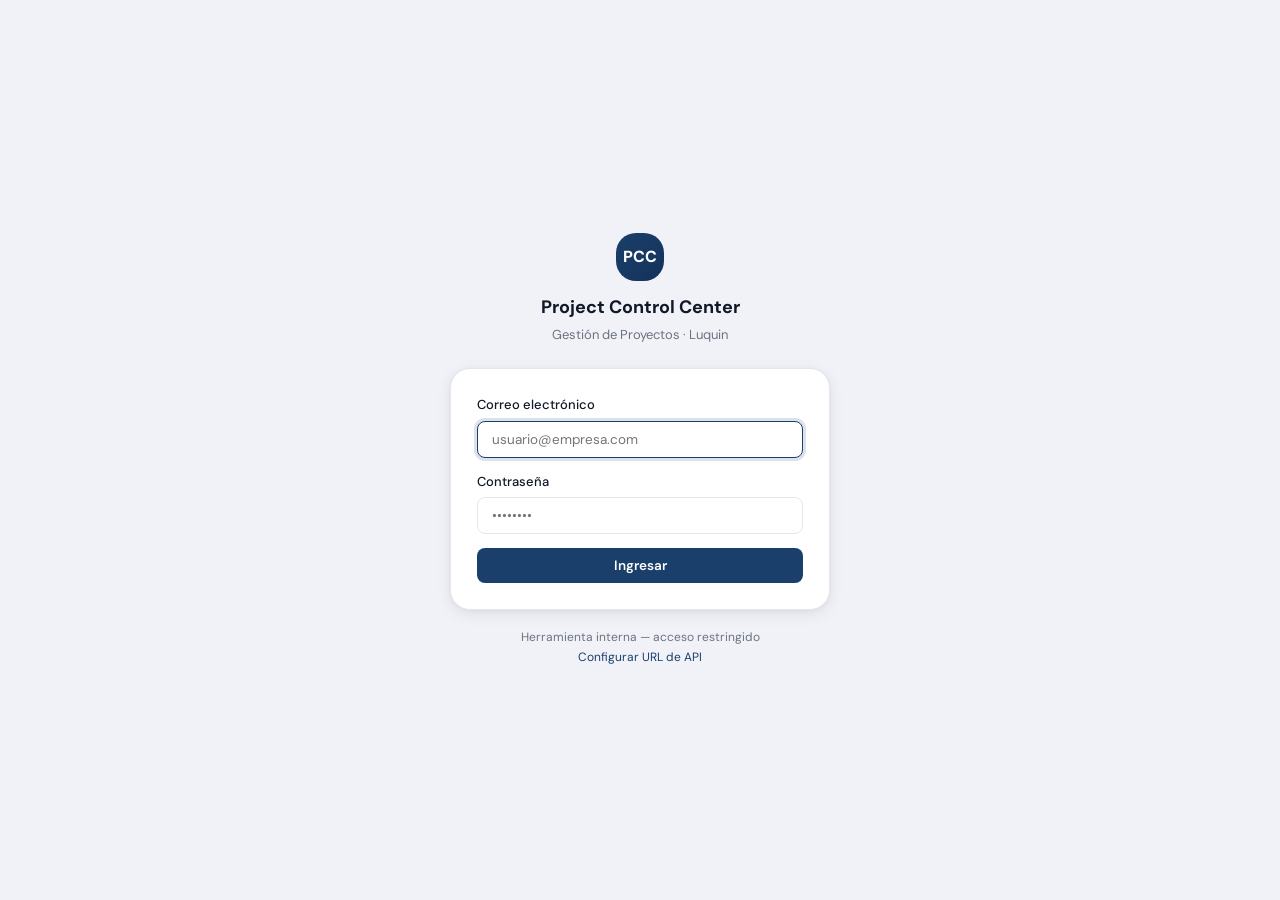
==== index.html @ 9d19e6aa "fix: suprimir 404 de favicon con <link rel="icon" href="data:,"> Co-Authored-By: Claude Sonnet 4.6 <" ====
<!DOCTYPE html>
<html lang="es">
<head>
  <meta charset="UTF-8" />
  <meta name="viewport" content="width=device-width, initial-scale=1.0" />
  <title>Inicio — Project Control Center</title>
  <script>(function(){var saved=localStorage.getItem('pcc_theme');var t=saved?saved:(matchMedia('(prefers-color-scheme: dark)').matches?'dark':'light');document.documentElement.setAttribute('data-theme',t);})();</script>
  <link rel="icon" href="data:,">
  <link rel="stylesheet" href="src/css/main.css" />
</head>
<body>
  <div class="app-layout">
    <aside class="sidebar">
      <div class="sidebar-brand">
        <span class="brand-icon">PCC</span>
        <div>
          <div class="brand-name">Control Center</div>
          <div class="brand-meta" id="sidebarVersionBtn" title="Ver historial de cambios">
            <span id="sidebarVersion">v…</span>
            <span>· Proyectos</span>
          </div>
          <div class="sidebar-version-popover" id="versionPopover" style="display:none;"></div>
        </div>
      </div>
      <nav class="nav">
        <a class="nav-item active" href="index.html"><span class="nav-icon">▦</span> Inicio</a>
        <a class="nav-item" href="modules/proyectos/proyectos.html"><span class="nav-icon">▣</span> Proyectos</a>
        <a class="nav-item" href="modules/tareas/tareas.html"><span class="nav-icon">☑</span> Tareas</a>
        <a class="nav-item" href="modules/seguimiento/seguimiento.html"><span class="nav-icon">◎</span> Seguimiento</a>
        <a class="nav-item" href="modules/reportes/reportes.html"><span class="nav-icon">▤</span> Reportes</a>
        <a class="nav-item" href="modules/gantt/gantt.html"><span class="nav-icon">▦</span> Gantt</a>
      </nav>
      <div class="sidebar-spacer"></div>
      <a class="nav-item admin-only" href="modules/admin/usuarios.html"><span class="nav-icon">⚙</span> Configuración</a>
      <div class="sidebar-footer" id="sidebarFooter"></div>
    </aside>

    <div class="content-area">
      <div class="topbar">
        <span class="topbar-brand">Control Center</span>
        <span class="topbar-sep">›</span>
        <span class="topbar-crumb">Inicio</span>
        <div class="topbar-actions">
          <a class="button secondary sm admin-only" href="modules/proyectos/proyectos.html?new=1">+ Proyecto</a>
          <a class="button sm admin-only" href="modules/tareas/tareas.html?new=1">+ Tarea</a>
        </div>
      </div>

      <main class="container">
        <div class="page-header">
          <h1>Inicio</h1>
        </div>
        <div id="statusBar" class="status-bar">Cargando…</div>

        <section class="panel" style="margin-top:16px">
          <div class="kpi-grid" id="kpiGrid"></div>
        </section>

        <div style="display:flex;align-items:center;justify-content:space-between" class="section-title">
          <h2>Proyectos activos</h2>
          <a class="button secondary sm" href="modules/proyectos/proyectos.html">Ver todos →</a>
        </div>
        <div class="card-grid" id="activosGrid"></div>

        <div class="section-title"><h2>Proyectos finalizados</h2></div>
        <div class="card-grid" id="finalizadosGrid"></div>
      </main>
    </div>
  </div>

  <script src="config.js"></script>
  <script src="auth.js"></script>
  <script src="api.js"></script>
  <script>
    function kpi(label, value, cls) {
      return '<div class="kpi-card ' + (cls || '') + '"><div class="kpi-label">' + escapeHtml(label) + '</div><div class="kpi-value">' + value + '</div></div>';
    }

    function projCard(p) {
      const cls = ESTADO_CLASS[p.estado] || 'st-todo';
      const venc = p.vencido ? '<span class="badge vencida">Vencido</span>' : '';
      return '<a class="proj-card" href="modules/tareas/tareas.html?proyecto=' + p.id + '">' +
        '<h3>' + escapeHtml(p.nombre) + '</h3>' +
        '<p>' + escapeHtml(p.descripcion || '') + '</p>' +
        '<div class="progress-track"><div class="progress-bar" style="width:' + (p.avance_pct || 0) + '%"></div></div>' +
        '<div class="proj-meta"><span class="badge ' + cls + '">' + escapeHtml(p.estado) + '</span>' + venc +
        '<span class="spacer" style="flex:1"></span><span class="mono">' + (p.avance_pct || 0) + '%</span></div>' +
        '<div class="proj-meta" style="margin-top:6px">' + escapeHtml(p.responsable || 'Sin responsable') + ' · vence ' + fmtDate(p.fecha_fin_estimada) + '</div>' +
        '</a>';
    }

    async function loadDashboard() {
      setStatus('statusBar', 'Cargando…', 'info');
      try {
        const [resumen, proyectos] = await Promise.all([apiGetResumen(), apiGetProyectos({})]);
        STATE.resumen = resumen; STATE.proyectos = proyectos;

        document.getElementById('kpiGrid').innerHTML =
          kpi('Proyectos activos', resumen.proyectos.activos) +
          kpi('Finalizados', resumen.proyectos.finalizados, 'success') +
          kpi('Proyectos vencidos', resumen.proyectos.vencidos, resumen.proyectos.vencidos ? 'danger' : '') +
          kpi('Tareas totales', resumen.tareas.total) +
          kpi('Tareas vencidas', resumen.tareas.vencidas, resumen.tareas.vencidas ? 'danger' : '');

        const activos = proyectos.filter(function (p) { return ESTADOS_PROYECTO_CERRADOS.indexOf(p.estado) === -1; });
        const finalizados = proyectos.filter(function (p) { return p.estado === 'Finalizado'; });
        const ag = document.getElementById('activosGrid');
        const fg = document.getElementById('finalizadosGrid');
        ag.innerHTML = activos.length ? activos.map(projCard).join('') : '<p class="text-muted">No hay proyectos activos.</p>';
        fg.innerHTML = finalizados.length ? finalizados.map(projCard).join('') : '<p class="text-muted">No hay proyectos finalizados.</p>';

        setStatus('statusBar', proyectos.length + ' proyectos cargados.', 'success');
      } catch (err) {
        setStatus('statusBar', 'Error: ' + err.message, 'error');
      }
    }

    document.addEventListener('DOMContentLoaded', function () {
      initTheme();
      initVersionBadge();
      requireAuth();
      renderSidebarUser();
      restrictWriteIfAgent();
      loadDashboard();
    });
  </script>
</body>
</html>
---- src/css/main.css ----
/* ============================================================
   PROJECT CONTROL CENTER — main.css
   Sistema visual del ecosistema (style_guide.md).
   ============================================================ */

@import url('https://fonts.googleapis.com/css2?family=DM+Sans:opsz,wght@9..40,300;9..40,400;9..40,500;9..40,600;9..40,700&family=DM+Mono:wght@400;500&display=swap');

/* ─── 1. Variables ───────────────────────────────────────── */
:root {
  --bg: #f0f2f7;
  --card: #ffffff;
  --card2: #f7f9fc;
  --text: #111827;
  --text2: #374151;
  --muted: #6b7280;
  --line: #e5e7eb;

  --primary: #1a3f6b;
  --primary-hover: #14325a;
  --primary-soft: #e8f0fb;
  --primary-mid: #bfd4f5;

  --success: #0a7040;  --success-bg: #ecfdf5;
  --warning: #92400e;  --warning-bg: #fffbeb;
  --danger:  #991b1b;  --danger-bg:  #fef2f2;  --danger-hover: #7f1d1d;
  --info: var(--primary-soft);

  --radius-xs: 4px; --radius-sm: 8px; --radius: 14px; --radius-lg: 20px; --radius-pill: 999px;
  --shadow-sm: 0 1px 3px rgba(0,0,0,.07), 0 1px 2px rgba(0,0,0,.05);
  --shadow: 0 4px 16px rgba(17,24,39,.08), 0 1px 4px rgba(17,24,39,.04);
  --shadow-lg: 0 12px 36px rgba(17,24,39,.10);

  --font: 'DM Sans', system-ui, sans-serif;
  --mono: 'DM Mono', 'Fira Mono', monospace;

  --sidebar-bg: #f1f5f9;
  --sidebar-line: #e2e8f0;
}

[data-theme="dark"] {
  --bg: #0d1117; --card: #161b22; --card2: #1c2128;
  --text: #e6edf3; --text2: #c9d1d9; --muted: #848d97; --line: #30363d;
  --primary: #58a6ff; --primary-hover: #79b8ff;
  --primary-soft: rgba(88,166,255,.12); --primary-mid: rgba(88,166,255,.25);
  --success: #3fb950; --success-bg: rgba(63,185,80,.12);
  --warning: #d29922; --warning-bg: rgba(210,153,34,.12);
  --danger: #f85149; --danger-bg: rgba(248,81,73,.12); --danger-hover: #ff7b72;
  --sidebar-bg: #161b22; --sidebar-line: #30363d;
}

/* ─── 2. Reset y base ────────────────────────────────────── */
* { box-sizing: border-box; margin: 0; padding: 0; }
body {
  font-family: var(--font); font-size: 15px; line-height: 1.6;
  background: var(--bg); color: var(--text);
  -webkit-font-smoothing: antialiased;
}
a { color: var(--primary); text-decoration: none; }
.mono { font-family: var(--mono); }
.text-muted { color: var(--muted); }
[hidden] { display: none !important; }

/* ─── 3. Layout sidebar ──────────────────────────────────── */
.app-layout { display: flex; min-height: 100vh; }

.sidebar {
  width: 224px; flex-shrink: 0; background: var(--sidebar-bg);
  border-right: 1px solid var(--sidebar-line);
  display: flex; flex-direction: column; position: sticky; top: 0; height: 100vh;
}
.sidebar-brand {
  display: flex; align-items: center; gap: 10px;
  padding: 18px 16px 14px;
  border-bottom: 1px solid var(--sidebar-line);
  flex-shrink: 0;
}
.brand-icon {
  width: 34px; height: 34px; border-radius: 9px;
  background: linear-gradient(135deg, var(--primary), var(--primary-hover));
  color: #fff; font-weight: 800; font-size: 13px; letter-spacing: -1px;
  display: inline-flex; align-items: center; justify-content: center; flex-shrink: 0;
  box-shadow: 0 2px 8px color-mix(in srgb, var(--primary) 30%, transparent);
}
.brand-name { font-size: 13px; font-weight: 700; letter-spacing: -.2px; }
.brand-meta {
  display: flex; align-items: center; gap: 4px; margin-top: 2px;
  font-size: 10px; color: var(--muted); font-family: var(--mono);
  cursor: pointer; transition: color .15s; user-select: none;
}
.brand-meta:hover { color: var(--text); }
.sidebar-version-popover {
  position: fixed; top: 58px; left: 232px;
  background: var(--card); border: 1px solid var(--border);
  border-radius: var(--radius-sm); box-shadow: var(--shadow-lg);
  padding: 14px 16px; min-width: 280px; max-width: 340px;
  max-height: 70vh; overflow-y: auto; z-index: 1000;
  color: var(--text); line-height: 1.5;
}

.nav { display: flex; flex-direction: column; gap: 1px; }
.nav-item {
  display: flex; align-items: center; gap: 9px; padding: 7px 10px;
  border-radius: var(--radius-sm); color: var(--text2); font-size: 13px;
  font-weight: 500; cursor: pointer; user-select: none; text-decoration: none;
  border: 1px solid transparent; transition: all .15s;
}
.nav-item:hover { background: color-mix(in srgb, var(--text) 5%, transparent); color: var(--text); }
.nav-item.active { background: var(--primary-soft); color: var(--primary); font-weight: 600; border-color: color-mix(in srgb, var(--primary) 20%, transparent); }
.nav-icon { font-size: 15px; width: 18px; text-align: center; opacity: .7; }
.nav-item.active .nav-icon { opacity: 1; }
.sidebar-spacer { flex: 1; }
.sidebar-footer { border-top: 1px solid var(--sidebar-line); padding: 10px 8px; flex-shrink: 0; }

.content-area { flex: 1; min-width: 0; display: flex; flex-direction: column; }

/* ─── 4. Topbar ──────────────────────────────────────────── */
.topbar {
  height: 50px;
  border-bottom: 1px solid var(--line);
  display: flex; align-items: center;
  padding: 0 22px; gap: 10px;
  background: var(--card);
  position: sticky; top: 0; z-index: 40;
  flex-shrink: 0;
}
.topbar-brand  { font-size: 13px; font-weight: 600; color: var(--muted); }
.topbar-sep    { color: var(--muted); font-size: 12px; }
.topbar-crumb  { font-size: 13px; color: var(--text); font-weight: 600; }
.topbar-actions { display: flex; gap: 6px; align-items: center; margin-left: auto; }

/* Cabecera de página — H1 + subtítulo dentro de <main>, no en el topbar */
.page-header { padding: 24px 0 20px; }
.page-header h1 { font-size: 22px; font-weight: 700; letter-spacing: -.02em; margin: 0; }
.page-header .subtitle { font-size: 13px; color: var(--muted); margin-top: 4px; }
.eyebrow {
  font-size: 11px; font-weight: 500; text-transform: uppercase;
  letter-spacing: .14em; color: var(--muted); margin-bottom: 4px;
}
.btn-icon {
  background: transparent; border: 1px solid var(--line); border-radius: var(--radius-sm);
  width: 34px; height: 34px; cursor: pointer; font-size: 15px; color: var(--text);
}

.container { padding: 24px 32px 64px; width: 100%; }

/* ─── 5. Tipografía secciones ────────────────────────────── */
h2 { font-size: 17px; font-weight: 600; letter-spacing: -.01em; }
h3 { font-size: 15px; font-weight: 600; }
.section-title { margin: 26px 0 12px; }

/* ─── 6. Cards / panels / KPIs ───────────────────────────── */
.panel {
  background: var(--card); border: 1px solid var(--line);
  border-radius: var(--radius); box-shadow: var(--shadow-sm); padding: 20px 22px;
}
.panel + .panel { margin-top: 16px; }

.kpi-grid { display: grid; grid-template-columns: repeat(auto-fill, minmax(150px, 1fr)); gap: 12px; }
.kpi-card {
  background: var(--card); border: 1px solid var(--line);
  border-radius: var(--radius-sm); padding: 14px 16px;
}
.kpi-label { font-size: 11px; font-weight: 700; text-transform: uppercase; letter-spacing: .08em; color: var(--muted); margin-bottom: 6px; }
.kpi-value { font-size: 28px; font-weight: 700; font-family: var(--mono); color: var(--primary); line-height: 1; }
.kpi-card.danger .kpi-value { color: var(--danger); }
.kpi-card.success .kpi-value { color: var(--success); }

.card-grid { display: grid; grid-template-columns: repeat(auto-fill, minmax(280px, 1fr)); gap: 14px; }
.proj-card {
  background: var(--card); border: 1px solid var(--line); border-radius: var(--radius);
  box-shadow: var(--shadow-sm); padding: 16px 18px; cursor: pointer; display: block;
}
.proj-card:hover { transform: translateY(-2px); box-shadow: var(--shadow-lg); border-color: var(--primary-mid); transition: .15s; }
.proj-card h3 { margin-bottom: 6px; }
.proj-card p { font-size: 13px; color: var(--muted); margin-bottom: 12px; }
.proj-meta { display: flex; align-items: center; gap: 8px; flex-wrap: wrap; font-size: 12px; color: var(--muted); }

/* Barra de avance */
.progress-track { height: 6px; background: var(--line); border-radius: var(--radius-pill); overflow: hidden; margin: 10px 0 8px; }
.progress-bar { height: 100%; background: var(--success); border-radius: var(--radius-pill); }

/* ─── 7. Badges de estado / prioridad ────────────────────── */
.badge {
  display: inline-flex; align-items: center; gap: 4px; font-size: 11px; font-weight: 700;
  padding: 3px 9px; border-radius: var(--radius-pill); white-space: nowrap;
  text-transform: uppercase; letter-spacing: .03em;
}
.st-todo        { background: var(--card2); color: var(--muted); border: 1px solid var(--line); }
.st-analysis    { background: var(--primary-soft); color: var(--primary); }
.st-maquetacion { background: #f3e8ff; color: #7c3aed; }
.st-progress    { background: var(--warning-bg); color: var(--warning); }
.st-qa          { background: #fff7ed; color: #c2410c; }
.st-docs        { background: #f0fdf4; color: #15803d; }
.st-revision    { background: #eff6ff; color: #1d4ed8; }
.st-blocked     { background: var(--danger-bg); color: var(--danger); }
.st-done        { background: var(--success-bg); color: var(--success); }
.st-cancel      { background: var(--card2); color: var(--muted); text-decoration: line-through; }
.badge.vencida  { background: var(--danger-bg); color: var(--danger); }

[data-theme="dark"] .st-maquetacion { background: rgba(124,58,237,.18); color: #c4b5fd; }
[data-theme="dark"] .st-qa          { background: rgba(194,65,12,.18);  color: #fb923c; }
[data-theme="dark"] .st-docs        { background: rgba(21,128,61,.18);  color: #4ade80; }
[data-theme="dark"] .st-revision    { background: rgba(29,78,216,.18);  color: #93c5fd; }

/* Checklist (drawer de actividad) */
.chk-progress { display: flex; align-items: center; gap: 8px; }
.chk-bar { flex: 1; height: 8px; background: var(--card2); border: 1px solid var(--line); border-radius: var(--radius-pill); overflow: hidden; }
.chk-fill { height: 100%; background: var(--success); transition: width .2s; }
.chk-count { font-size: 11px; color: var(--muted); font-family: var(--mono); white-space: nowrap; }
.chk-item { display: flex; align-items: center; gap: 8px; padding: 6px 4px; border-bottom: 1px solid var(--line); }
.chk-label { display: flex; align-items: center; gap: 8px; flex: 1; cursor: pointer; font-size: 14px; }
.chk-item.chk-done .chk-label span { text-decoration: line-through; color: var(--muted); }

/* Gantt */
.gantt { display: flex; border: 1px solid var(--line); border-radius: var(--radius-sm); overflow: hidden; background: var(--card); }
.gantt-left { flex-shrink: 0; width: 230px; border-right: 2px solid var(--line); background: var(--card2); }
.gantt-corner { height: 30px; display: flex; align-items: center; padding: 0 12px; font-size: 11px; font-weight: 700; text-transform: uppercase; letter-spacing: .04em; color: var(--muted); border-bottom: 1px solid var(--line); }
.gantt-rowlabel { height: 34px; padding: 0 12px; border-bottom: 1px solid var(--line); display: flex; flex-direction: column; justify-content: center; overflow: hidden; }
.gantt-rowlabel b { font-size: 12px; white-space: nowrap; overflow: hidden; text-overflow: ellipsis; }
.gantt-rowlabel span { font-size: 10px; color: var(--muted); white-space: nowrap; overflow: hidden; text-overflow: ellipsis; }
.gantt-right { overflow-x: auto; flex: 1; }
.gantt-canvas { position: relative; }
.gantt-axis { display: flex; height: 30px; border-bottom: 1px solid var(--line); }
.gantt-month { flex-shrink: 0; border-right: 1px solid var(--line); font-size: 11px; color: var(--muted); display: flex; align-items: center; padding: 0 6px; box-sizing: border-box; }
.gantt-lanes { position: relative; }
.gantt-lane { height: 34px; border-bottom: 1px solid var(--line); position: relative; }
.gantt-bar { position: absolute; top: 6px; height: 22px; box-sizing: border-box; border-radius: var(--radius-xs); display: flex; align-items: center; justify-content: center; font-size: 10px; font-weight: 600; overflow: hidden; gap: 0; }
.gantt-bar.gantt-venc { outline: 2px solid var(--danger); outline-offset: -2px; }
.gantt-bar-label { white-space: nowrap; }
.gantt-today { position: absolute; top: 0; bottom: 0; width: 2px; background: var(--danger); z-index: 2; }
.gantt-nodate { display: flex; flex-wrap: wrap; gap: 6px; }

/* Enlaces externos (Jira / GitLab / Figma) en filas de tarea */
.link-row { display: flex; flex-wrap: wrap; gap: 4px; margin-top: 4px; }
.link-chip {
  display: inline-flex; align-items: center; font-size: 10px; font-weight: 600;
  padding: 2px 7px; border-radius: var(--radius-pill);
  background: var(--primary-soft); color: var(--primary);
  border: 1px solid var(--primary-mid); text-decoration: none;
}
.link-chip:hover { background: var(--primary-mid); }

.pr-highest, .pr-high { color: var(--danger); font-weight: 700; }
.pr-medium { color: var(--warning); }
.pr-low, .pr-lowest { color: var(--muted); }

/* ─── 8. Tablas ──────────────────────────────────────────── */
.toolbar { display: flex; align-items: center; gap: 10px; flex-wrap: wrap; margin-bottom: 12px; }
.toolbar .spacer { flex: 1; }

/* ─── Tabs (segmented control) ───────────────────────────── */
.tabs {
  display: inline-flex; gap: 2px; background: var(--card2);
  border: 1px solid var(--line); border-radius: var(--radius-sm);
  padding: 3px; margin-bottom: 16px;
}
.tab-btn {
  padding: 6px 14px; border-radius: var(--radius-xs); font-size: 13px; font-weight: 600;
  cursor: pointer; color: var(--muted); background: transparent; border: none;
  font-family: inherit; transition: background .15s, color .15s; transform: none;
}
.tab-btn:hover:not(:disabled) { background: transparent; color: var(--text); transform: none; }
.tab-btn.active { background: var(--card); color: var(--primary); box-shadow: var(--shadow-sm); }
.table-wrap { overflow: auto; border: 1px solid var(--line); border-radius: var(--radius); background: var(--card); }
table { width: 100%; border-collapse: collapse; min-width: 820px; }
th {
  background: var(--bg); color: var(--text); font-weight: 600; position: sticky; top: 0; z-index: 1;
  white-space: nowrap; font-size: 11.5px; text-transform: uppercase; letter-spacing: .05em;
  padding: 10px 12px; text-align: left; cursor: default;
}
td { padding: 10px 12px; font-size: 12.5px; border-bottom: 1px solid var(--line); vertical-align: middle; }
tbody tr:hover { background: color-mix(in srgb, var(--primary) 4%, var(--card)); }
tbody tr:last-child td { border-bottom: 0; }
.row-actions { display: flex; gap: 6px; justify-content: flex-end; }
.empty-row { text-align: center; color: var(--muted); padding: 24px; }

/* ─── 9. Formularios ─────────────────────────────────────── */
.field { display: grid; gap: 5px; margin-bottom: 14px; }
.field label { font-size: 13px; font-weight: 500; color: var(--text); }
.field-row { display: grid; grid-template-columns: 1fr 1fr; gap: 12px; }
input, select, textarea {
  border: 1px solid var(--line); border-radius: var(--radius-sm); padding: 9px 14px;
  background: var(--card); color: var(--text); font-family: var(--font); font-size: 13.5px;
  outline: none; transition: border-color .15s, box-shadow .15s; width: 100%;
}
textarea { resize: vertical; min-height: 70px; }
input:focus, select:focus, textarea:focus {
  border-color: var(--primary); box-shadow: 0 0 0 3px color-mix(in srgb, var(--primary) 15%, transparent);
}
input.error, select.error, textarea.error { border-color: var(--danger); }
.field-error { font-size: 12px; color: var(--danger); font-weight: 500; }

/* ─── 10. Botones ────────────────────────────────────────── */
button, .button {
  border: 0; border-radius: var(--radius-sm); padding: 9px 16px; font-family: var(--font);
  font-size: 13.5px; font-weight: 600; cursor: pointer; display: inline-flex; align-items: center;
  gap: 6px; white-space: nowrap; transition: background .15s, opacity .15s, transform .1s;
  background: var(--primary); color: #fff;
}
button:hover:not(:disabled), .button:hover { transform: translateY(-1px); background: var(--primary-hover); }
button:disabled { opacity: .45; cursor: not-allowed; transform: none !important; }
button.secondary { background: var(--card2); color: var(--text); border: 1px solid var(--line); }
button.secondary:hover:not(:disabled) { background: color-mix(in srgb, var(--text) 6%, var(--card2)); }
button.danger { background: var(--danger); color: #fff; }
button.danger:hover:not(:disabled) { background: var(--danger-hover); }
button.ghost { background: transparent; color: var(--primary); border: 1px solid var(--primary-mid); }
button.sm { padding: 6px 11px; font-size: 12.5px; }

body.no-edit .admin-only, .admin-only.agent-disabled { display: none !important; }

/* ─── 11. Status bar / notice ────────────────────────────── */
.status-bar { background: var(--bg); border: 1px solid var(--line); color: var(--muted); border-radius: var(--radius-sm); padding: 9px 14px; font-size: 13px; }
.status-bar.info { background: var(--primary-soft); border-color: var(--primary-mid); color: var(--primary); }
.status-bar.success { background: var(--success-bg); color: var(--success); }
.status-bar.error { background: var(--danger-bg); color: var(--danger); }
.status-bar.warning { background: var(--warning-bg); color: var(--warning); }

/* ─── 12. Modal ──────────────────────────────────────────── */
.modal-overlay { position: fixed; inset: 0; background: rgba(0,0,0,.45); display: flex; align-items: center; justify-content: center; z-index: 100; backdrop-filter: blur(2px); padding: 20px; }
.modal { background: var(--card); border-radius: var(--radius); box-shadow: var(--shadow-lg); padding: 26px 26px 22px; width: 100%; max-width: 540px; max-height: 90vh; overflow-y: auto; }
.modal h3 { margin-bottom: 16px; }
.modal-actions { display: flex; justify-content: flex-end; gap: 10px; margin-top: 18px; }

/* ─── 12b. Actividad (comentarios + historial) ───────────── */
.act-tabs { display: flex; gap: 6px; border-bottom: 1px solid var(--line); margin-bottom: 4px; }
.act-tab { background: transparent; color: var(--muted); border: 0; border-bottom: 2px solid transparent; border-radius: 0; padding: 8px 12px; font-size: 13px; }
.act-tab:hover { background: transparent; transform: none; color: var(--text); }
.act-tab.active { color: var(--primary); border-bottom-color: var(--primary); }
.act-item { border: 1px solid var(--line); border-radius: var(--radius-sm); padding: 10px 12px; margin-bottom: 8px; background: var(--card2); }
.act-meta { display: flex; justify-content: space-between; align-items: baseline; gap: 8px; font-size: 12px; margin-bottom: 4px; }
.act-meta span { color: var(--muted); font-size: 11px; font-family: var(--mono); }
.act-text { font-size: 13px; color: var(--text); line-height: 1.5; white-space: pre-wrap; }
.act-hist { border-left: 3px solid var(--primary-mid); }
.hist-old { color: var(--muted); text-decoration: line-through; }
.hist-new { color: var(--success); font-weight: 600; }
.adj-grid { display: grid; grid-template-columns: repeat(auto-fill, minmax(120px, 1fr)); gap: 10px; }
.adj-card { border: 1px solid var(--line); border-radius: var(--radius-sm); overflow: hidden; background: var(--card2); display: flex; flex-direction: column; }
.adj-card img { width: 100%; height: 90px; object-fit: cover; display: block; background: var(--bg); }
.adj-card figcaption { font-size: 11px; color: var(--muted); padding: 5px 7px; white-space: nowrap; overflow: hidden; text-overflow: ellipsis; }
.adj-card .adj-del { margin: 0 7px 7px; padding: 4px 8px; font-size: 11px; }

/* ─── 12c. Seguimiento / Reportes ────────────────────────── */
.seg-toggle { display: inline-flex; border: 1px solid var(--line); border-radius: var(--radius-sm); overflow: hidden; }
.seg-tab { background: var(--card); color: var(--muted); border: 0; border-radius: 0; padding: 7px 16px; font-size: 13px; }
.seg-tab:hover { background: var(--card2); transform: none; }
.seg-tab.active { background: var(--primary); color: #fff; }
.seg-bucket { cursor: pointer; transition: border-color .15s, box-shadow .15s; }
.seg-bucket:hover { border-color: var(--primary-mid); }

.rep-bars { display: grid; gap: 8px; }
.rep-row { display: grid; grid-template-columns: 160px 1fr 44px; align-items: center; gap: 10px; font-size: 12.5px; }
.rep-row .rep-label { color: var(--text2); white-space: nowrap; overflow: hidden; text-overflow: ellipsis; }
.rep-track { height: 10px; background: var(--line); border-radius: var(--radius-pill); overflow: hidden; }
.rep-fill { height: 100%; background: var(--primary); border-radius: var(--radius-pill); }
.rep-count { text-align: right; font-family: var(--mono); color: var(--text); }
.rep-cols { display: grid; grid-template-columns: repeat(auto-fit, minmax(280px, 1fr)); gap: 16px; }

/* ─── 13. Toast ──────────────────────────────────────────── */
#toast-wrap { position: fixed; bottom: 20px; right: 20px; display: flex; flex-direction: column; gap: 8px; z-index: 200; }
.toast { background: var(--card); border: 1px solid var(--line); border-left: 3px solid var(--primary); box-shadow: var(--shadow); border-radius: var(--radius-sm); padding: 10px 14px; font-size: 13px; display: flex; gap: 8px; animation: fadeIn .2s; }
.toast.success { border-left-color: var(--success); }
.toast.error { border-left-color: var(--danger); }

/* ─── 14. Animaciones ────────────────────────────────────── */
@keyframes spin { to { transform: rotate(360deg); } }
@keyframes fadeIn { from { opacity: 0; transform: translateY(4px); } to { opacity: 1; } }
.spinner { width: 16px; height: 16px; border: 2px solid var(--line); border-top-color: var(--primary); border-radius: 50%; animation: spin .7s linear infinite; display: inline-block; }

/* ─── 15. Responsive ─────────────────────────────────────── */
@media (max-width: 900px) {
  .sidebar { position: fixed; left: 0; transform: translateX(-100%); transition: transform .2s; z-index: 50; }
  .sidebar.open { transform: translateX(0); }
  .topbar { padding: 12px 18px; }
  .container { padding: 18px; }
  .field-row { grid-template-columns: 1fr; }
}
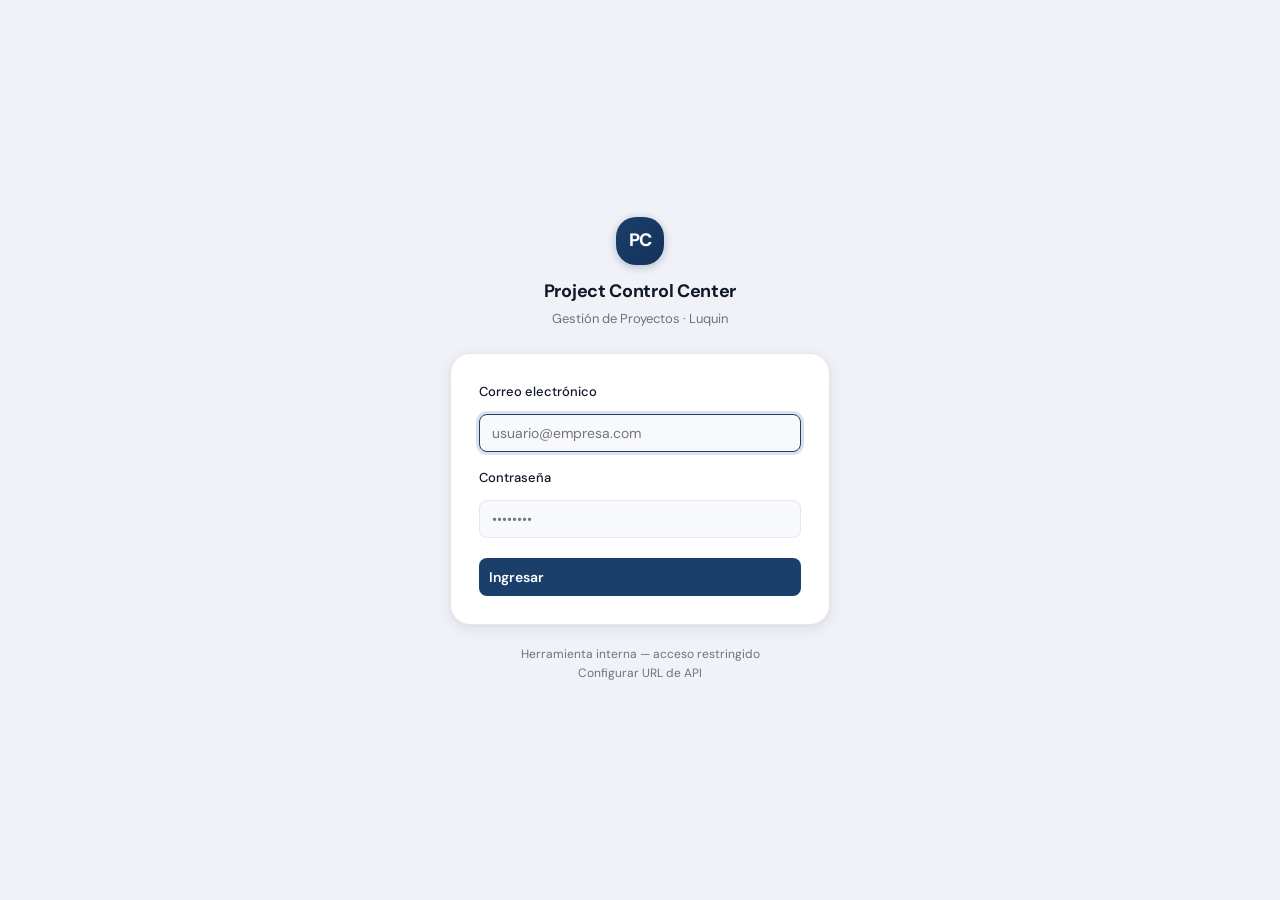
==== commit 147525a9: "style: sigla del brand icon PCC → PC (2 chars, estándar) Co-Authored-By: Claude Sonnet 4.6 <noreply@" ====
--- a/index.html
+++ b/index.html
@@ -12,7 +12,7 @@
   <div class="app-layout">
     <aside class="sidebar">
       <div class="sidebar-brand">
-        <span class="brand-icon">PCC</span>
+        <span class="brand-icon">PC</span>
         <div>
           <div class="brand-name">Control Center</div>
           <div class="brand-meta" id="sidebarVersionBtn" title="Ver historial de cambios">
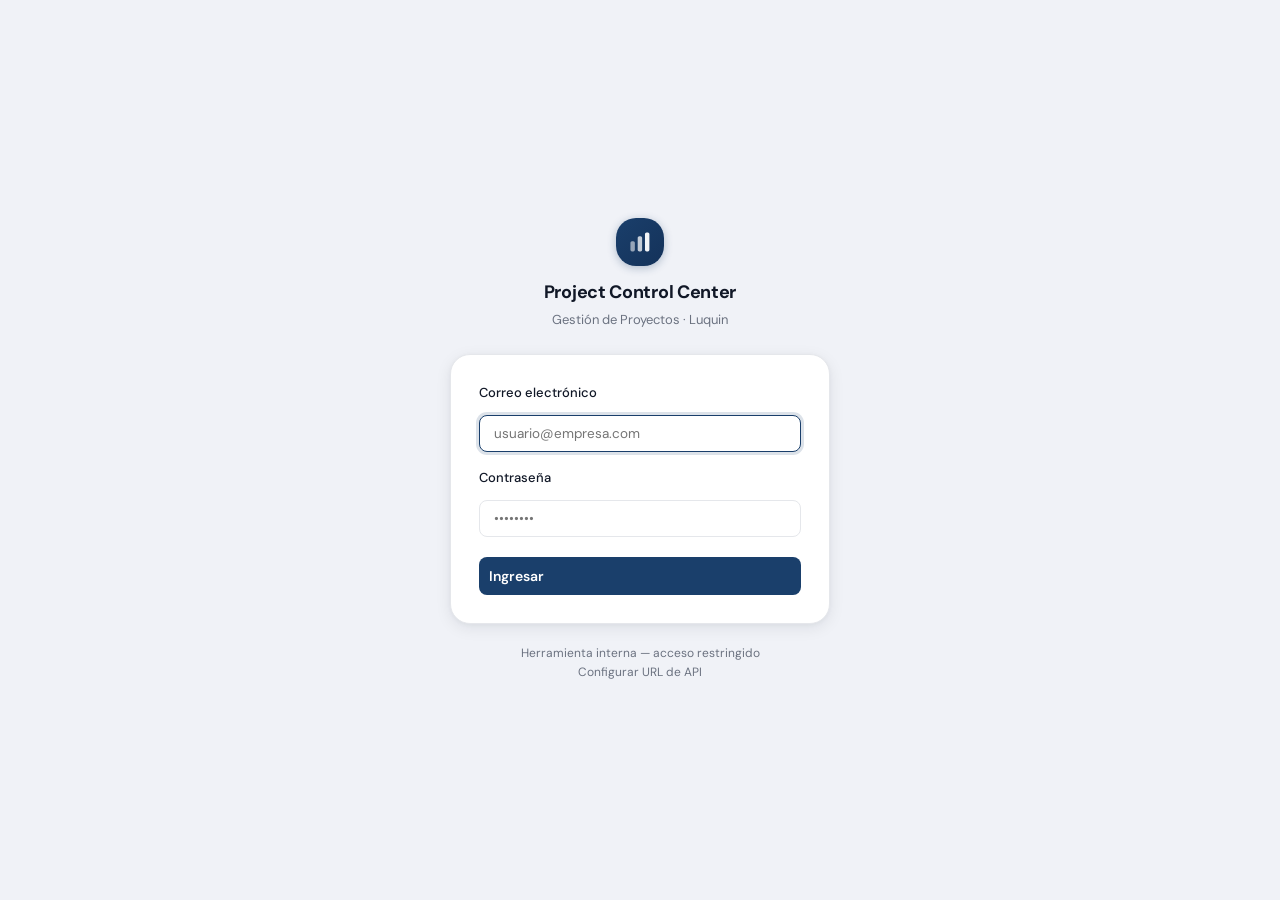
==== commit 9fc3425d: "feat: nuevo logo de marca (barras ascendentes) en sidebar, login y favicon (v1.27.5) Co-Authored-By:" ====
--- a/index.html
+++ b/index.html
@@ -4,15 +4,21 @@
   <meta charset="UTF-8" />
   <meta name="viewport" content="width=device-width, initial-scale=1.0" />
   <title>Inicio — Project Control Center</title>
-  <script>(function(){var saved=localStorage.getItem('pcc_theme');var t=saved?saved:(matchMedia('(prefers-color-scheme: dark)').matches?'dark':'light');document.documentElement.setAttribute('data-theme',t);})();</script>
-  <link rel="icon" href="data:,">
+  <script>(function(){var saved=localStorage.getItem('pcc_theme');var t=saved?saved:(matchMedia('(prefers-color-scheme: dark)').matches?'dark':'light');document.documentElement.setAttribute('data-theme',t);if(localStorage.getItem('pcc_sidebar')==='collapsed')document.documentElement.setAttribute('data-sidebar','collapsed');})();</script>
+  <link rel="icon" type="image/svg+xml" href="src/assets/brand-mark.svg">
   <link rel="stylesheet" href="src/css/main.css" />
 </head>
 <body>
   <div class="app-layout">
     <aside class="sidebar">
       <div class="sidebar-brand">
-        <span class="brand-icon">PC</span>
+        <span class="brand-icon">
+          <svg viewBox="0 0 44 44" width="60%" height="60%" aria-hidden="true">
+            <rect x="7" y="21" width="7" height="16" rx="2.5" fill="#fff" opacity=".55"/>
+            <rect x="18.5" y="13" width="7" height="24" rx="2.5" fill="#fff" opacity=".75"/>
+            <rect x="30" y="7" width="7" height="30" rx="2.5" fill="#fff" opacity=".95"/>
+          </svg>
+        </span>
         <div>
           <div class="brand-name">Control Center</div>
           <div class="brand-meta" id="sidebarVersionBtn" title="Ver historial de cambios">
@@ -23,20 +29,23 @@
         </div>
       </div>
       <nav class="nav">
-        <a class="nav-item active" href="index.html"><span class="nav-icon">▦</span> Inicio</a>
-        <a class="nav-item" href="modules/proyectos/proyectos.html"><span class="nav-icon">▣</span> Proyectos</a>
-        <a class="nav-item" href="modules/tareas/tareas.html"><span class="nav-icon">☑</span> Tareas</a>
-        <a class="nav-item" href="modules/seguimiento/seguimiento.html"><span class="nav-icon">◎</span> Seguimiento</a>
-        <a class="nav-item" href="modules/reportes/reportes.html"><span class="nav-icon">▤</span> Reportes</a>
-        <a class="nav-item" href="modules/gantt/gantt.html"><span class="nav-icon">▦</span> Gantt</a>
+        <a class="nav-item active" href="index.html"><svg class="nav-icon" viewBox="0 0 24 24" fill="none" stroke="currentColor" stroke-width="2" stroke-linecap="round" stroke-linejoin="round" aria-hidden="true"><path d="M3 9l9-7 9 7v11a2 2 0 0 1-2 2H5a2 2 0 0 1-2-2z"/><polyline points="9 22 9 12 15 12 15 22"/></svg> Inicio</a>
+        <a class="nav-item" href="modules/proyectos/proyectos.html"><svg class="nav-icon" viewBox="0 0 24 24" fill="none" stroke="currentColor" stroke-width="2" stroke-linecap="round" stroke-linejoin="round" aria-hidden="true"><rect x="2" y="7" width="20" height="14" rx="2"/><path d="M16 7V5a2 2 0 0 0-2-2h-4a2 2 0 0 0-2 2v2"/></svg> Proyectos</a>
+        <a class="nav-item" href="modules/tareas/tareas.html"><svg class="nav-icon" viewBox="0 0 24 24" fill="none" stroke="currentColor" stroke-width="2" stroke-linecap="round" stroke-linejoin="round" aria-hidden="true"><polyline points="9 11 12 14 22 4"/><path d="M21 12v7a2 2 0 0 1-2 2H5a2 2 0 0 1-2-2V5a2 2 0 0 1 2-2h11"/></svg> Tareas</a>
+        <a class="nav-item" href="modules/seguimiento/seguimiento.html"><svg class="nav-icon" viewBox="0 0 24 24" fill="none" stroke="currentColor" stroke-width="2" stroke-linecap="round" stroke-linejoin="round" aria-hidden="true"><polyline points="23 6 13.5 15.5 8.5 10.5 1 18"/><polyline points="17 6 23 6 23 12"/></svg> Seguimiento</a>
+        <a class="nav-item" href="modules/actividad/actividad.html"><svg class="nav-icon" viewBox="0 0 24 24" fill="none" stroke="currentColor" stroke-width="2" stroke-linecap="round" stroke-linejoin="round" aria-hidden="true"><circle cx="12" cy="12" r="10"/><polyline points="12 6 12 12 16 14"/></svg> Actividad</a>
+        <a class="nav-item" href="modules/reportes/reportes.html"><svg class="nav-icon" viewBox="0 0 24 24" fill="none" stroke="currentColor" stroke-width="2" stroke-linecap="round" stroke-linejoin="round" aria-hidden="true"><line x1="18" y1="20" x2="18" y2="10"/><line x1="12" y1="20" x2="12" y2="4"/><line x1="6" y1="20" x2="6" y2="14"/></svg> Reportes</a>
+        <a class="nav-item" href="modules/gantt/gantt.html"><svg class="nav-icon" viewBox="0 0 24 24" fill="none" stroke="currentColor" stroke-width="2" stroke-linecap="round" stroke-linejoin="round" aria-hidden="true"><line x1="3" y1="6" x2="15" y2="6"/><line x1="3" y1="12" x2="21" y2="12"/><line x1="3" y1="18" x2="18" y2="18"/></svg> Gantt</a>
       </nav>
       <div class="sidebar-spacer"></div>
-      <a class="nav-item admin-only" href="modules/admin/usuarios.html"><span class="nav-icon">⚙</span> Configuración</a>
-      <div class="sidebar-footer" id="sidebarFooter"></div>
+      <div class="sidebar-footer" id="sidebarFooter">
+        <a class="nav-item admin-only" href="modules/admin/usuarios.html"><svg class="nav-icon" viewBox="0 0 24 24" fill="none" stroke="currentColor" stroke-width="2" stroke-linecap="round" stroke-linejoin="round" aria-hidden="true"><circle cx="12" cy="12" r="3"/><path d="M12 2v3M12 19v3M4.22 4.22l2.12 2.12M17.66 17.66l2.12 2.12M2 12h3M19 12h3M4.22 19.78l2.12-2.12M17.66 6.34l2.12-2.12"/></svg> Configuración</a>
+      </div>
     </aside>
 
     <div class="content-area">
       <div class="topbar">
+        <button class="topbar-toggle" id="sidebarCollapseBtn" type="button" aria-pressed="false" title="Ocultar menú lateral" aria-label="Mostrar u ocultar menú lateral"><svg width="16" height="16" viewBox="0 0 16 16" fill="none" stroke="currentColor" stroke-width="1.5" aria-hidden="true"><rect x="1.5" y="2.5" width="13" height="11" rx="2"/><line x1="6" y1="2.5" x2="6" y2="13.5"/></svg></button>
         <span class="topbar-brand">Control Center</span>
         <span class="topbar-sep">›</span>
         <span class="topbar-crumb">Inicio</span>
@@ -120,6 +129,7 @@
       initVersionBadge();
       requireAuth();
       renderSidebarUser();
+      initSidebarCollapse();
       restrictWriteIfAgent();
       loadDashboard();
     });
--- a/src/css/main.css
+++ b/src/css/main.css
@@ -77,7 +77,6 @@
 .brand-icon {
   width: 34px; height: 34px; border-radius: 9px;
   background: linear-gradient(135deg, var(--primary), var(--primary-hover));
-  color: #fff; font-weight: 800; font-size: 13px; letter-spacing: -1px;
   display: inline-flex; align-items: center; justify-content: center; flex-shrink: 0;
   box-shadow: 0 2px 8px color-mix(in srgb, var(--primary) 30%, transparent);
 }
@@ -90,7 +89,7 @@
 .brand-meta:hover { color: var(--text); }
 .sidebar-version-popover {
   position: fixed; top: 58px; left: 232px;
-  background: var(--card); border: 1px solid var(--border);
+  background: var(--card); border: 1px solid var(--line);
   border-radius: var(--radius-sm); box-shadow: var(--shadow-lg);
   padding: 14px 16px; min-width: 280px; max-width: 340px;
   max-height: 70vh; overflow-y: auto; z-index: 1000;
@@ -106,10 +105,32 @@
 }
 .nav-item:hover { background: color-mix(in srgb, var(--text) 5%, transparent); color: var(--text); }
 .nav-item.active { background: var(--primary-soft); color: var(--primary); font-weight: 600; border-color: color-mix(in srgb, var(--primary) 20%, transparent); }
-.nav-icon { font-size: 15px; width: 18px; text-align: center; opacity: .7; }
+.nav-icon { width: 15px; height: 15px; flex-shrink: 0; opacity: .7; }
 .nav-item.active .nav-icon { opacity: 1; }
 .sidebar-spacer { flex: 1; }
 .sidebar-footer { border-top: 1px solid var(--sidebar-line); padding: 10px 8px; flex-shrink: 0; }
+
+/* ─── Chip de usuario + dropdown (navigation_standard §3) ──── */
+.user-chip{display:flex;align-items:center;padding:8px 10px;border-radius:var(--radius-sm);cursor:pointer;border:1px solid transparent;transition:all .15s;user-select:none;width:100%}
+.user-chip:hover{background:color-mix(in srgb,var(--text) 5%,transparent);border-color:var(--line)}
+.user-chip.open{background:var(--primary-soft);border-color:color-mix(in srgb,var(--primary) 20%,transparent)}
+.user-chip-info{display:flex;flex-direction:column;gap:1px;min-width:0;flex:1}
+.user-chip-name{font-size:13px;font-weight:600;color:var(--text);overflow:hidden;text-overflow:ellipsis;white-space:nowrap}
+.user-chip-role{font-size:11px;color:var(--muted);font-weight:400;white-space:nowrap;overflow:hidden;text-overflow:ellipsis}
+.user-chip-chevron{font-size:9px;opacity:.5;margin-left:3px}
+.user-chip.open .user-chip-name{color:var(--primary)}
+
+.user-dropdown{position:fixed;background:var(--card);border:1px solid var(--line);border-radius:8px;box-shadow:0 8px 24px rgba(0,0,0,.12);z-index:200;overflow:hidden;min-width:200px}
+.user-dropdown-header{padding:12px 14px}
+.user-dropdown-header .sidebar-user-name{font-size:12px;font-weight:600;color:var(--text);white-space:nowrap;overflow:hidden;text-overflow:ellipsis}
+.user-dropdown-header .sidebar-user-email{font-size:11px;color:var(--muted);white-space:nowrap;overflow:hidden;text-overflow:ellipsis;margin-top:1px}
+.user-dropdown-header .sidebar-user-meta{margin-top:6px}
+.auth-chip-role{display:inline-block;background:var(--primary-soft);color:var(--primary);font-size:10px;font-weight:600;padding:2px 8px;border-radius:var(--radius-pill);text-transform:uppercase;letter-spacing:.04em}
+.user-dropdown-sep{height:1px;background:var(--line)}
+.user-dropdown-item{display:flex;align-items:center;gap:8px;width:100%;padding:9px 14px;font-size:13px;font-weight:500;color:var(--text);background:none;border:none;cursor:pointer;text-align:left;font-family:inherit;transition:background .12s}
+.user-dropdown-item:hover{background:color-mix(in srgb,var(--text) 5%,transparent)}
+.user-dropdown-item.danger{color:var(--danger);background:none}
+.user-dropdown-item.danger:hover{background:var(--danger-bg)}
 
 .content-area { flex: 1; min-width: 0; display: flex; flex-direction: column; }
 
@@ -127,6 +148,43 @@
 .topbar-sep    { color: var(--muted); font-size: 12px; }
 .topbar-crumb  { font-size: 13px; color: var(--text); font-weight: 600; }
 .topbar-actions { display: flex; gap: 6px; align-items: center; margin-left: auto; }
+button.topbar-toggle{display:none;width:30px;height:30px;align-items:center;justify-content:center;background:none;border:1px solid transparent;border-radius:var(--radius-sm);color:var(--muted);cursor:pointer;margin-left:-6px;flex-shrink:0;padding:0;transform:none;transition:background .15s,border-color .15s,color .15s}
+button.topbar-toggle:hover:not(:disabled){background:color-mix(in srgb,var(--text) 6%,transparent);color:var(--text);border-color:var(--line);transform:none}
+
+/* ─── Campana de notificaciones (top header) ──────────────── */
+.notif-bell{position:relative;width:32px;height:32px;display:inline-flex;align-items:center;justify-content:center;background:none;border:1px solid transparent;border-radius:var(--radius-sm);cursor:pointer;color:var(--muted);padding:0;flex-shrink:0}
+.notif-bell:hover{background:color-mix(in srgb,var(--text) 6%,transparent);border-color:var(--line)}
+.notif-bell[aria-expanded="true"]{background:var(--primary-soft);border-color:color-mix(in srgb,var(--primary) 20%,transparent)}
+.notif-bell-icon{font-size:15px;line-height:1}
+.notif-badge{position:absolute;top:-3px;right:-3px;min-width:16px;height:16px;padding:0 4px;display:flex;align-items:center;justify-content:center;background:var(--danger);color:#fff;font-size:10px;font-weight:700;line-height:1;border-radius:var(--radius-pill);box-shadow:0 0 0 2px var(--card)}
+
+.notif-panel{position:fixed;background:var(--card);border:1px solid var(--line);border-radius:8px;box-shadow:0 8px 24px rgba(0,0,0,.14);z-index:200;overflow:hidden;max-width:calc(100vw - 16px)}
+.notif-panel-head{display:flex;align-items:center;justify-content:space-between;gap:8px;padding:10px 14px;border-bottom:1px solid var(--line);font-size:13px;font-weight:600;color:var(--text)}
+.notif-mark-all{background:none;border:none;color:var(--primary);font-size:11px;font-weight:600;cursor:pointer;padding:0;font-family:inherit}
+.notif-mark-all:hover{text-decoration:underline}
+.notif-list{max-height:min(60vh,420px);overflow-y:auto}
+.notif-empty{padding:22px 14px;text-align:center;color:var(--muted);font-size:13px}
+.notif-item{display:flex;gap:10px;width:100%;padding:11px 14px;background:none;border:none;border-bottom:1px solid var(--line);cursor:pointer;text-align:left;font-family:inherit;transition:background .12s}
+.notif-item:last-child{border-bottom:none}
+.notif-item:hover{background:color-mix(in srgb,var(--text) 5%,transparent)}
+.notif-item.unread{background:var(--primary-soft)}
+.notif-item.unread:hover{background:color-mix(in srgb,var(--primary) 12%,transparent)}
+.notif-item-icon{flex-shrink:0;font-size:14px;line-height:1.4}
+.notif-item-body{display:flex;flex-direction:column;gap:3px;min-width:0;flex:1}
+.notif-item-msg{font-size:13px;color:var(--text);line-height:1.35}
+.notif-item-when{font-size:11px;color:var(--muted)}
+
+/* ─── Selector de menciones @usuario ──────────────────────── */
+.mention-pop{position:fixed;display:none;background:var(--card);border:1px solid var(--line);border-radius:8px;box-shadow:0 8px 24px rgba(0,0,0,.14);z-index:300;overflow:hidden;max-height:220px;overflow-y:auto}
+.mention-item{padding:8px 12px;font-size:13px;color:var(--text);cursor:pointer;white-space:nowrap}
+.mention-item:hover,.mention-item.active{background:var(--primary-soft);color:var(--primary)}
+
+/* ─── Colapso de sidebar (desktop ≥901px) ────────────────── */
+@media (min-width:901px){
+  .sidebar{transition:transform .25s,width .25s}
+  button.topbar-toggle{display:inline-flex}
+  [data-sidebar="collapsed"] .sidebar{width:0;min-width:0;border-right:none;overflow:hidden}
+}
 
 /* Cabecera de página — H1 + subtítulo dentro de <main>, no en el topbar */
 .page-header { padding: 24px 0 20px; }
@@ -195,39 +253,85 @@
 .st-blocked     { background: var(--danger-bg); color: var(--danger); }
 .st-done        { background: var(--success-bg); color: var(--success); }
 .st-cancel      { background: var(--card2); color: var(--muted); text-decoration: line-through; }
-.badge.vencida  { background: var(--danger-bg); color: var(--danger); }
+/* Ambar en vez de --danger: "vencida" es informativo, no una accion destructiva.
+   Con borde propio para no confundirse con st-progress (En Curso), que comparte el ambar base. */
+.badge.vencida  { background: var(--warning-bg); color: var(--warning); border: 1px solid color-mix(in srgb, var(--warning) 35%, transparent); }
+/* Chip de metadatos (proyecto), no de estado: color propio para no confundirse con st-progress
+   (En Curso / Sprint Activo comparten ese ámbar). */
+.chip-proyecto  { background: #eef2ff; color: #4338ca; }
+
+/* Badges de tienda: color de marca de cada sitio (ver templates de correos
+   transaccionales), para no confundirse con los badges de estado. */
+.tienda-sporting { background: #eafbe7; color: #1a7a0a; }
+.tienda-woker    { background: #fff1ec; color: #d83f16; }
+.tienda-b2b      { background: #e6f2f8; color: #0c4a6e; }
 
 [data-theme="dark"] .st-maquetacion { background: rgba(124,58,237,.18); color: #c4b5fd; }
 [data-theme="dark"] .st-qa          { background: rgba(194,65,12,.18);  color: #fb923c; }
 [data-theme="dark"] .st-docs        { background: rgba(21,128,61,.18);  color: #4ade80; }
 [data-theme="dark"] .st-revision    { background: rgba(29,78,216,.18);  color: #93c5fd; }
+[data-theme="dark"] .chip-proyecto  { background: rgba(99,102,241,.18); color: #a5b4fc; }
+[data-theme="dark"] .tienda-sporting { background: rgba(37,182,12,.18);  color: #4ade80; }
+[data-theme="dark"] .tienda-woker    { background: rgba(252,82,38,.18);  color: #fb923c; }
+[data-theme="dark"] .tienda-b2b      { background: rgba(39,129,171,.18); color: #7dd3fc; }
 
 /* Checklist (drawer de actividad) */
-.chk-progress { display: flex; align-items: center; gap: 8px; }
-.chk-bar { flex: 1; height: 8px; background: var(--card2); border: 1px solid var(--line); border-radius: var(--radius-pill); overflow: hidden; }
-.chk-fill { height: 100%; background: var(--success); transition: width .2s; }
-.chk-count { font-size: 11px; color: var(--muted); font-family: var(--mono); white-space: nowrap; }
-.chk-item { display: flex; align-items: center; gap: 8px; padding: 6px 4px; border-bottom: 1px solid var(--line); }
-.chk-label { display: flex; align-items: center; gap: 8px; flex: 1; cursor: pointer; font-size: 14px; }
-.chk-item.chk-done .chk-label span { text-decoration: line-through; color: var(--muted); }
+.chk-progress { display: flex; align-items: center; gap: 10px; margin-top: 14px; }
+.chk-bar { flex: 1; height: 10px; background: var(--card2); border: 1px solid var(--line); border-radius: var(--radius-pill); overflow: hidden; }
+.chk-fill { height: 100%; background: linear-gradient(90deg, var(--primary), color-mix(in srgb, var(--primary) 55%, var(--success))); transition: width .3s ease; border-radius: var(--radius-pill); }
+.chk-fill.chk-complete { background: var(--success); }
+.chk-count { font-size: 12px; color: var(--muted); font-family: var(--mono); white-space: nowrap; min-width: 64px; text-align: right; font-weight: 500; }
+.chk-tab-badge { display: inline-block; font-size: 11px; font-family: var(--mono); font-weight: 600; color: var(--muted); background: var(--card2); border: 1px solid var(--line); border-radius: var(--radius-pill); padding: 1px 7px; margin-left: 4px; }
+.chk-tab-badge.chk-tab-complete { color: var(--success); border-color: var(--success); }
+.chk-item { display: flex; align-items: center; gap: 10px; padding: 10px 8px; border-radius: var(--radius-sm); border-bottom: 1px solid var(--line); transition: background .12s; }
+.chk-item:last-child { border-bottom: 0; }
+.chk-item:hover { background: color-mix(in srgb, var(--primary) 4%, var(--card2)); }
+.chk-item:hover .chk-del { opacity: 1; }
+.chk-item.chk-done .chk-label span { text-decoration: line-through; color: var(--muted); opacity: .6; }
+.chk-cb { appearance: none; -webkit-appearance: none; width: 18px; height: 18px; min-width: 18px; border: 2px solid var(--line); border-radius: 4px; cursor: pointer; position: relative; transition: border-color .15s, background .15s, box-shadow .15s; background: var(--card); flex-shrink: 0; }
+.chk-cb:hover { border-color: var(--primary); box-shadow: 0 0 0 3px color-mix(in srgb, var(--primary) 12%, transparent); }
+.chk-cb:checked { background: var(--primary); border-color: var(--primary); }
+.chk-cb:checked::after { content: ''; position: absolute; top: 1px; left: 5px; width: 5px; height: 9px; border: 2px solid #fff; border-top: 0; border-left: 0; transform: rotate(45deg); }
+.chk-label { display: flex; align-items: center; gap: 10px; flex: 1; cursor: pointer; font-size: 14px; line-height: 1.4; }
+.chk-label span { flex: 1; }
+.chk-del { opacity: 0; background: transparent; border: none; color: var(--muted); font-size: 13px; cursor: pointer; padding: 3px 6px; border-radius: var(--radius-xs); transition: opacity .15s, background .12s, color .12s; line-height: 1; width: auto; height: auto; min-width: unset; flex-shrink: 0; }
+.chk-del:hover { background: var(--danger-bg); color: var(--danger); transform: none; }
 
 /* Gantt */
-.gantt { display: flex; border: 1px solid var(--line); border-radius: var(--radius-sm); overflow: hidden; background: var(--card); }
-.gantt-left { flex-shrink: 0; width: 230px; border-right: 2px solid var(--line); background: var(--card2); }
-.gantt-corner { height: 30px; display: flex; align-items: center; padding: 0 12px; font-size: 11px; font-weight: 700; text-transform: uppercase; letter-spacing: .04em; color: var(--muted); border-bottom: 1px solid var(--line); }
-.gantt-rowlabel { height: 34px; padding: 0 12px; border-bottom: 1px solid var(--line); display: flex; flex-direction: column; justify-content: center; overflow: hidden; }
-.gantt-rowlabel b { font-size: 12px; white-space: nowrap; overflow: hidden; text-overflow: ellipsis; }
+.gantt { display: flex; border: 1px solid var(--line); border-radius: var(--radius); overflow: hidden; background: var(--card); box-shadow: var(--shadow-sm); }
+.gantt-left { flex-shrink: 0; width: 234px; border-right: 2px solid var(--line); background: var(--card2); z-index: 4; }
+.gantt-corner { height: 38px; display: flex; align-items: center; padding: 0 14px; font-size: 11px; font-weight: 700; text-transform: uppercase; letter-spacing: .04em; color: var(--muted); border-bottom: 1px solid var(--line); background: var(--card2); position: sticky; top: 0; z-index: 4; }
+.gantt-rowlabel { height: 38px; padding: 0 14px; border-bottom: 1px solid var(--line); display: flex; flex-direction: column; justify-content: center; overflow: hidden; transition: background .12s; }
+.gantt-rowlabel.gantt-alt { background: color-mix(in srgb, var(--text) 2.5%, transparent); }
+.gantt-rowlabel:hover { background: color-mix(in srgb, var(--primary) 7%, transparent); }
+.gantt-rowlabel b { font-size: 12px; font-weight: 600; white-space: nowrap; overflow: hidden; text-overflow: ellipsis; }
 .gantt-rowlabel span { font-size: 10px; color: var(--muted); white-space: nowrap; overflow: hidden; text-overflow: ellipsis; }
 .gantt-right { overflow-x: auto; flex: 1; }
 .gantt-canvas { position: relative; }
-.gantt-axis { display: flex; height: 30px; border-bottom: 1px solid var(--line); }
-.gantt-month { flex-shrink: 0; border-right: 1px solid var(--line); font-size: 11px; color: var(--muted); display: flex; align-items: center; padding: 0 6px; box-sizing: border-box; }
+.gantt-axis { display: flex; height: 38px; border-bottom: 1px solid var(--line); background: var(--card2); position: sticky; top: 0; z-index: 3; }
+.gantt-month { flex-shrink: 0; border-right: 1px solid var(--line); font-size: 11px; font-weight: 600; color: var(--muted); text-transform: capitalize; display: flex; align-items: center; padding: 0 8px; box-sizing: border-box; }
 .gantt-lanes { position: relative; }
-.gantt-lane { height: 34px; border-bottom: 1px solid var(--line); position: relative; }
-.gantt-bar { position: absolute; top: 6px; height: 22px; box-sizing: border-box; border-radius: var(--radius-xs); display: flex; align-items: center; justify-content: center; font-size: 10px; font-weight: 600; overflow: hidden; gap: 0; }
-.gantt-bar.gantt-venc { outline: 2px solid var(--danger); outline-offset: -2px; }
-.gantt-bar-label { white-space: nowrap; }
+.gantt-grid { position: absolute; inset: 0; display: flex; pointer-events: none; z-index: 0; }
+.gantt-gridcol { flex-shrink: 0; border-right: 1px solid color-mix(in srgb, var(--line) 60%, transparent); box-sizing: border-box; }
+.gantt-lane { height: 38px; border-bottom: 1px solid var(--line); position: relative; }
+.gantt-lane.gantt-alt { background: color-mix(in srgb, var(--text) 2.5%, transparent); }
+.gantt-lane:hover { background: color-mix(in srgb, var(--primary) 5%, transparent); }
+.gantt-bar {
+  position: absolute; top: 7px; height: 24px; box-sizing: border-box;
+  border-radius: var(--radius-xs); display: flex; align-items: center;
+  overflow: hidden; cursor: pointer;
+  border: 1px solid color-mix(in srgb, currentColor 30%, transparent);
+  background: color-mix(in srgb, currentColor 12%, var(--card));
+  box-shadow: var(--shadow-sm);
+  transition: box-shadow .12s, transform .12s;
+}
+.gantt-bar:hover { box-shadow: var(--shadow); transform: translateY(-1px); z-index: 3; }
+.gantt-bar:focus-visible { outline: 2px solid var(--primary); outline-offset: 2px; }
+.gantt-bar-fill { position: absolute; left: 0; top: 0; bottom: 0; background: color-mix(in srgb, currentColor 42%, transparent); border-right: 1px solid color-mix(in srgb, currentColor 55%, transparent); }
+.gantt-bar.gantt-venc { border-color: var(--danger); box-shadow: 0 0 0 1px var(--danger), var(--shadow-sm); }
+.gantt-bar-label { position: relative; z-index: 1; padding: 0 8px; font-size: 10px; font-weight: 700; color: currentColor; white-space: nowrap; letter-spacing: .02em; }
 .gantt-today { position: absolute; top: 0; bottom: 0; width: 2px; background: var(--danger); z-index: 2; }
+.gantt-today-flag { position: absolute; top: 2px; left: 50%; transform: translateX(-50%); font-size: 9px; font-weight: 700; text-transform: uppercase; letter-spacing: .04em; color: #fff; background: var(--danger); padding: 1px 6px; border-radius: var(--radius-pill); white-space: nowrap; box-shadow: var(--shadow-sm); }
 .gantt-nodate { display: flex; flex-wrap: wrap; gap: 6px; }
 
 /* Enlaces externos (Jira / GitLab / Figma) en filas de tarea */
@@ -271,18 +375,41 @@
 td { padding: 10px 12px; font-size: 12.5px; border-bottom: 1px solid var(--line); vertical-align: middle; }
 tbody tr:hover { background: color-mix(in srgb, var(--primary) 4%, var(--card)); }
 tbody tr:last-child td { border-bottom: 0; }
-.row-actions { display: flex; gap: 6px; justify-content: flex-end; }
+.row-actions { display: flex; gap: 6px; justify-content: flex-end; flex-wrap: wrap; }
+/* height:100% + el <td> sin display propio (ver HTML): un <td> con display:flex directo
+   no se estira a la altura de la fila en filas mas altas (chips/badges extra), dejando los
+   botones pegados arriba con espacio vacio debajo. Envolver en un div interno lo evita. */
+.compact-actions { flex-wrap: nowrap; align-items: center; height: 100%; }
+.compact-actions .action-primary { min-height: 30px; padding: 6px 10px; }
+.compact-actions .action-icon {
+  width: 30px; height: 30px; padding: 0; justify-content: center; flex: 0 0 30px;
+  color: var(--muted); background: transparent; border: 1px solid transparent;
+}
+.compact-actions .action-icon:hover:not(:disabled) {
+  color: var(--text); background: var(--card2); border-color: var(--line); transform: none;
+}
+.compact-actions .action-icon.danger {
+  color: var(--danger); background: transparent; border-color: transparent;
+}
+.compact-actions .action-icon.danger:hover:not(:disabled) {
+  color: var(--danger); background: var(--danger-bg); border-color: color-mix(in srgb, var(--danger) 25%, transparent);
+}
+.compact-actions svg { width: 14px; height: 14px; flex: 0 0 14px; }
 .empty-row { text-align: center; color: var(--muted); padding: 24px; }
 
 /* ─── 9. Formularios ─────────────────────────────────────── */
 .field { display: grid; gap: 5px; margin-bottom: 14px; }
 .field label { font-size: 13px; font-weight: 500; color: var(--text); }
 .field-row { display: grid; grid-template-columns: 1fr 1fr; gap: 12px; }
-input, select, textarea {
+input:not([type="checkbox"]):not([type="radio"]), select, textarea {
   border: 1px solid var(--line); border-radius: var(--radius-sm); padding: 9px 14px;
   background: var(--card); color: var(--text); font-family: var(--font); font-size: 13.5px;
   outline: none; transition: border-color .15s, box-shadow .15s; width: 100%;
 }
+/* Sin esto, la regla de arriba (pensada para inputs de texto) infla los
+   checkboxes/radios a 100% de ancho x 40px por el padding heredado.
+   .chk-cb (checklist) ya tiene su propio tamaño custom — no tocarlo. */
+input[type="checkbox"]:not(.chk-cb), input[type="radio"] { width: 15px; height: 15px; padding: 0; margin: 0; flex-shrink: 0; }
 textarea { resize: vertical; min-height: 70px; }
 input:focus, select:focus, textarea:focus {
   border-color: var(--primary); box-shadow: 0 0 0 3px color-mix(in srgb, var(--primary) 15%, transparent);
@@ -323,13 +450,30 @@
 
 /* ─── 12b. Actividad (comentarios + historial) ───────────── */
 .act-tabs { display: flex; gap: 6px; border-bottom: 1px solid var(--line); margin-bottom: 4px; }
-.act-tab { background: transparent; color: var(--muted); border: 0; border-bottom: 2px solid transparent; border-radius: 0; padding: 8px 12px; font-size: 13px; }
-.act-tab:hover { background: transparent; transform: none; color: var(--text); }
-.act-tab.active { color: var(--primary); border-bottom-color: var(--primary); }
+.act-tabs .act-tab { background: transparent; color: var(--muted); border: 0; border-bottom: 2px solid transparent; border-radius: 0; padding: 8px 12px; font-size: 13px; box-shadow: none; outline: none; }
+.act-tabs .act-tab:hover, .act-tabs .act-tab:focus, .act-tabs .act-tab:focus-visible, .act-tabs .act-tab:active { background: transparent; transform: none; box-shadow: none; outline: none; }
+.act-tabs .act-tab:hover { color: var(--text); }
+.act-tabs .act-tab.active { color: var(--primary); border-bottom-color: var(--primary); }
+/* Se destaca mientras la tarea está en estado Documentación (ver _tdInformeDestacado_). */
+.act-tabs .act-tab.act-tab-highlight:not(.active) { color: var(--warning); border-bottom-color: var(--warning); font-weight: 700; }
 .act-item { border: 1px solid var(--line); border-radius: var(--radius-sm); padding: 10px 12px; margin-bottom: 8px; background: var(--card2); }
-.act-meta { display: flex; justify-content: space-between; align-items: baseline; gap: 8px; font-size: 12px; margin-bottom: 4px; }
+.act-item:hover .act-edit-btn { opacity: 1; }
+.act-meta { display: flex; justify-content: space-between; align-items: center; gap: 8px; font-size: 12px; margin-bottom: 4px; }
+.act-meta-right { display: flex; align-items: center; gap: 8px; flex-shrink: 0; }
 .act-meta span { color: var(--muted); font-size: 11px; font-family: var(--mono); }
 .act-text { font-size: 13px; color: var(--text); line-height: 1.5; white-space: pre-wrap; }
+.act-comment-text { white-space: normal; }
+.act-comment-text .rt-h1 { font-size: 15px; font-weight: 700; margin: 8px 0 3px; }
+.act-comment-text .rt-h2 { font-size: 12.5px; font-weight: 700; margin: 7px 0 3px; text-transform: uppercase; letter-spacing: .02em; color: var(--muted); }
+.act-comment-text .rt-h1:first-child, .act-comment-text .rt-h2:first-child { margin-top: 0; }
+.act-comment-text .rt-list { margin: 2px 0 7px; padding-left: 19px; }
+.act-comment-text .rt-list:last-child { margin-bottom: 0; }
+.act-comment-text .rt-hr { border: 0; border-top: 1px solid var(--line); margin: 8px 0; }
+.act-edited { font-size: 10px; color: var(--muted); font-style: italic; font-family: var(--mono); }
+.act-edit-btn { opacity: 0; background: transparent; border: 1px solid var(--line); color: var(--muted); font-size: 11px; font-weight: 500; padding: 2px 8px; border-radius: var(--radius-xs); transition: opacity .15s, background .12s, color .12s, border-color .12s; line-height: 1.5; width: auto; height: auto; min-width: unset; flex-shrink: 0; }
+.act-edit-btn:hover { background: var(--primary-soft); color: var(--primary); border-color: var(--primary-mid); transform: none; }
+.act-edit-ta { width: 100%; font-size: 13px; min-height: 64px; resize: vertical; margin-bottom: 8px; font-family: var(--font); line-height: 1.5; }
+.act-edit-actions { display: flex; gap: 8px; justify-content: flex-end; }
 .act-hist { border-left: 3px solid var(--primary-mid); }
 .hist-old { color: var(--muted); text-decoration: line-through; }
 .hist-new { color: var(--success); font-weight: 600; }
@@ -339,6 +483,43 @@
 .adj-card figcaption { font-size: 11px; color: var(--muted); padding: 5px 7px; white-space: nowrap; overflow: hidden; text-overflow: ellipsis; }
 .adj-card .adj-del { margin: 0 7px 7px; padding: 4px 8px; font-size: 11px; }
 
+/* ─── 12d. Modal de detalle de tarea ─────────────────────── */
+.kanban-actions { display: flex; gap: 6px; flex-wrap: wrap; }
+.td-modal { max-width: min(860px, calc(100vw - 48px)); }
+.td-header-top { display: flex; align-items: center; gap: 8px; margin-bottom: 8px; flex-wrap: wrap; }
+.td-header-actions { margin-left: auto; display: flex; gap: 6px; }
+.td-title { margin: 0 0 8px; font-size: 18px; line-height: 1.3; font-weight: 700; }
+.td-chips { display: flex; flex-wrap: wrap; gap: 6px; align-items: center; margin-bottom: 8px; }
+.td-meta { display: flex; align-items: center; gap: 16px; margin-bottom: 10px; flex-wrap: wrap; }
+.td-links { display: flex; flex-wrap: wrap; gap: 6px; margin: 0 0 12px; }
+.td-desc-wrap { position: relative; margin-bottom: 14px; }
+.td-desc { background: var(--card2); border-radius: var(--radius-sm); padding: 12px 14px; font-size: 13px; line-height: 1.6; color: var(--text); }
+.td-desc-wrap.is-collapsed .td-desc { max-height: 280px; overflow: hidden; position: relative; }
+.td-desc-wrap.is-collapsed .td-desc::after { content: ''; position: absolute; left: 0; right: 0; bottom: 0; height: 64px; border-radius: 0 0 var(--radius-sm) var(--radius-sm); background: linear-gradient(to bottom, color-mix(in srgb, var(--card2) 0%, transparent), var(--card2)); pointer-events: none; }
+.td-desc-wrap.expanded .td-desc { max-height: none; overflow: visible; }
+.td-desc-wrap.expanded .td-desc::after { display: none; }
+.td-desc-toggle { width: auto; min-width: 180px; justify-content: center; margin: 10px auto 0; padding: 7px 18px; background: var(--primary-soft); color: var(--primary); border: 1px solid var(--primary-mid); box-shadow: none; }
+.td-desc-toggle:hover:not(:disabled) { background: var(--primary-mid); transform: none; }
+.td-desc .rt-h1 { font-size: 16px; font-weight: 700; margin: 6px 0 4px; }
+.td-desc .rt-h2 { font-size: 12.5px; font-weight: 700; margin: 6px 0 4px; text-transform: uppercase; letter-spacing: .02em; color: var(--muted); }
+.td-desc .rt-h1:first-child, .td-desc .rt-h2:first-child { margin-top: 0; }
+.td-desc .rt-list { margin: 2px 0 6px; padding-left: 20px; }
+.td-desc .rt-hr { border: 0; border-top: 1px solid var(--line); margin: 10px 0; }
+.td-sep { border: 0; border-top: 1px solid var(--line); margin: 4px 0 0; }
+
+.td-edit-modal { max-width: min(860px, calc(100vw - 48px)); padding: 24px 26px 22px; }
+.td-edit-form { display: grid; gap: 14px; }
+.td-edit-section { border: 1px solid var(--line); border-radius: var(--radius-sm); background: var(--card2); padding: 14px; display: grid; gap: 12px; }
+.td-edit-section-title { font-size: 11px; font-weight: 700; text-transform: uppercase; letter-spacing: .08em; color: var(--muted); margin: 0; }
+.td-edit-section .field { margin: 0; min-width: 0; }
+.td-edit-section .field-row { gap: 12px; align-items: start; }
+.td-edit-section input:not([type="checkbox"]):not([type="radio"]),
+.td-edit-section select { min-height: 40px; }
+.td-edit-section textarea { width: 100%; }
+.td-edit-desc { min-height: 170px; line-height: 1.5; }
+.td-edit-section .modal-actions { margin-top: 6px; }
+
+
 /* ─── 12c. Seguimiento / Reportes ────────────────────────── */
 .seg-toggle { display: inline-flex; border: 1px solid var(--line); border-radius: var(--radius-sm); overflow: hidden; }
 .seg-tab { background: var(--card); color: var(--muted); border: 0; border-radius: 0; padding: 7px 16px; font-size: 13px; }
